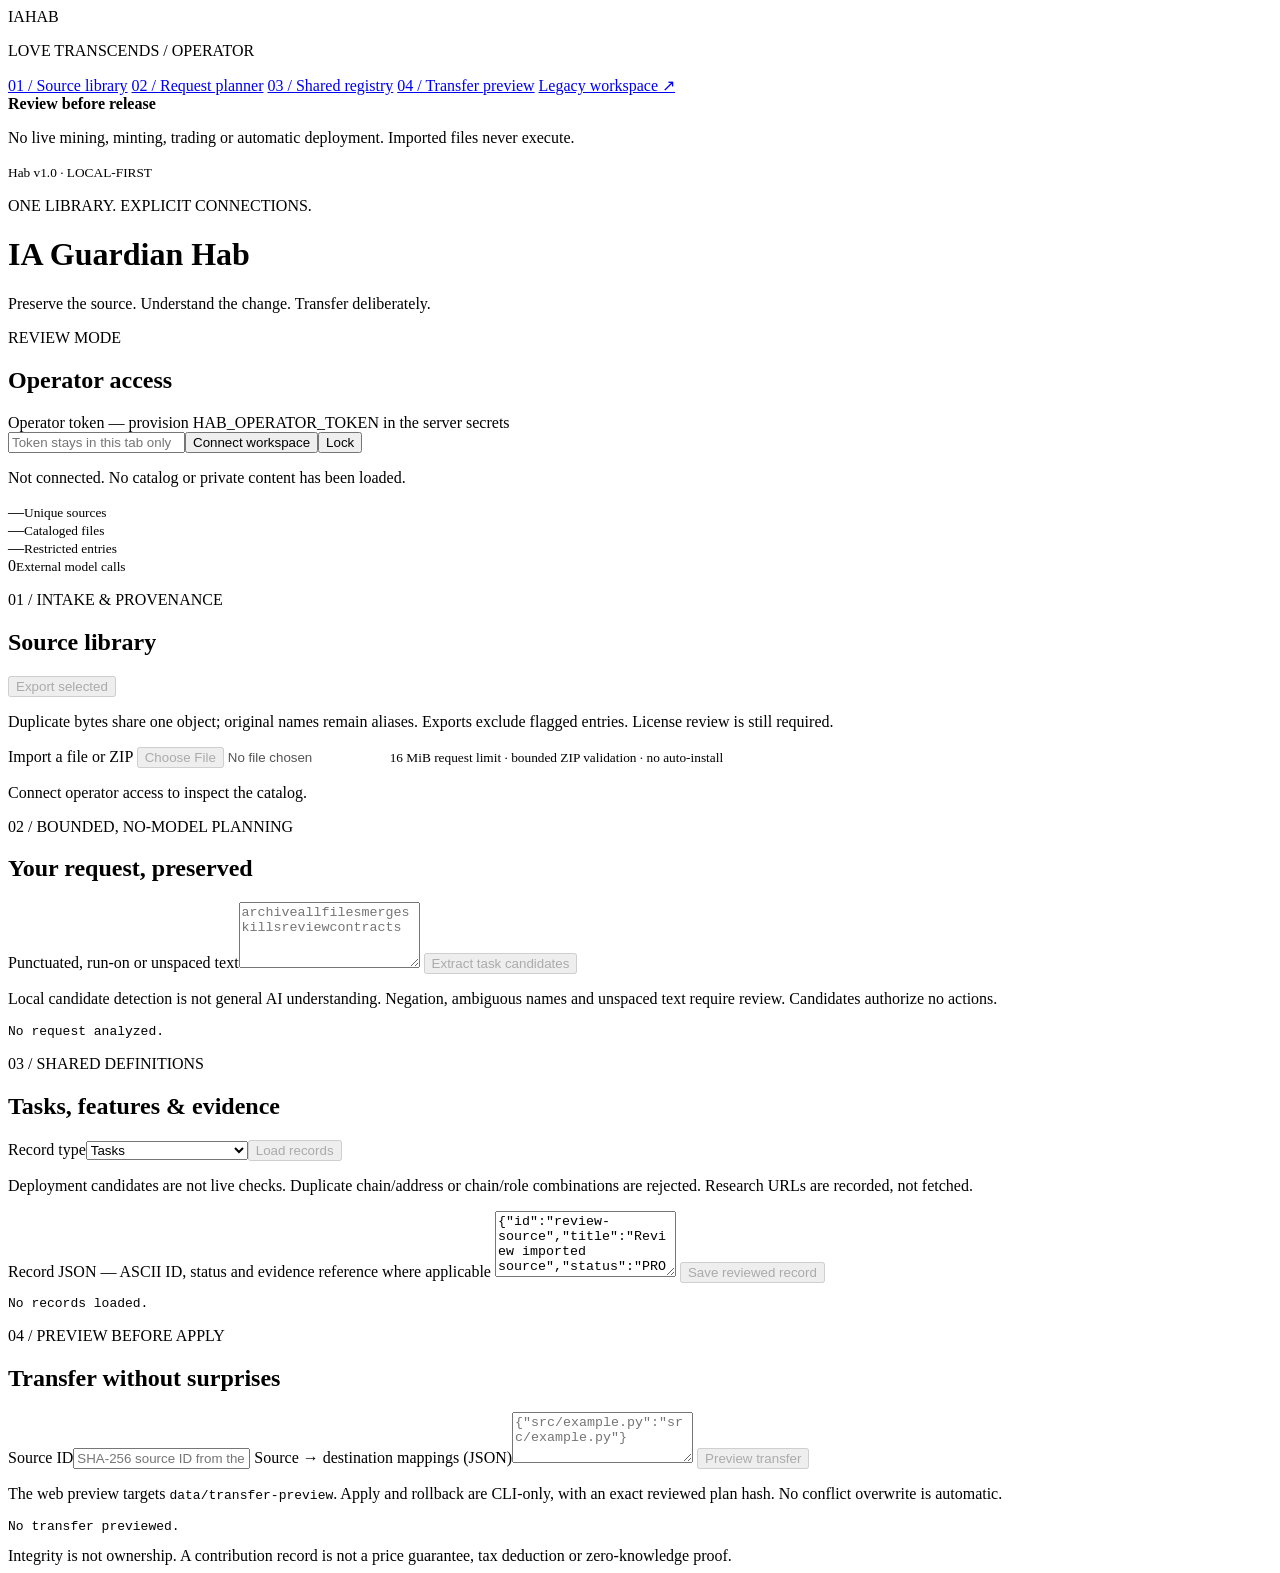
==== src/templates/hab.html @ 5d468c95 "Add IA Guardian Hab: bounded source toolkit, operator security and portable skills" ====
<!doctype html>
<html lang="en">
<head>
  <meta charset="utf-8"><meta name="viewport" content="width=device-width, initial-scale=1">
  <title>IA Guardian Hab — Operator workspace</title>
  <link rel="stylesheet" href="/static/hab.css">
</head>
<body>
  <aside>
    <div class="mark">IA<span>HAB</span></div>
    <p class="eyebrow">LOVE TRANSCENDS / OPERATOR</p>
    <nav aria-label="Workspace">
      <a href="#sources">01 / Source library</a>
      <a href="#planner">02 / Request planner</a>
      <a href="#registry">03 / Shared registry</a>
      <a href="#transfer">04 / Transfer preview</a>
      <a href="/legacy">Legacy workspace ↗</a>
    </nav>
    <div class="boundary"><strong>Review before release</strong><p>No live mining, minting, trading or automatic deployment. Imported files never execute.</p></div>
    <small>Hab v1.0 · LOCAL-FIRST</small>
  </aside>
  <main>
    <header><div><p class="eyebrow">ONE LIBRARY. EXPLICIT CONNECTIONS.</p><h1>IA Guardian Hab</h1><p class="subtitle">Preserve the source. Understand the change. Transfer deliberately.</p></div><span class="badge">REVIEW MODE</span></header>
    <section class="access" aria-labelledby="access-title">
      <h2 id="access-title">Operator access</h2>
      <label for="token">Operator token — provision HAB_OPERATOR_TOKEN in the server secrets</label>
      <div class="inline"><input id="token" type="password" autocomplete="off" placeholder="Token stays in this tab only"><button id="unlock">Connect workspace</button><button id="lock" class="secondary">Lock</button></div>
      <p id="notice" role="status" aria-live="polite">Not connected. No catalog or private content has been loaded.</p>
    </section>
    <div class="stats"><div><span id="source-count">—</span><small>Unique sources</small></div><div><span id="file-count">—</span><small>Cataloged files</small></div><div><span id="flag-count">—</span><small>Restricted entries</small></div><div><span>0</span><small>External model calls</small></div></div>
    <section id="sources">
      <div class="section-heading"><div><p class="eyebrow">01 / INTAKE & PROVENANCE</p><h2>Source library</h2></div><button id="export" disabled>Export selected</button></div>
      <p>Duplicate bytes share one object; original names remain aliases. Exports exclude flagged entries. License review is still required.</p>
      <label class="drop">Import a file or ZIP <input id="upload" type="file" disabled><small>16 MiB request limit · bounded ZIP validation · no auto-install</small></label>
      <div id="source-list" class="source-list"><p class="empty">Connect operator access to inspect the catalog.</p></div>
    </section>
    <section id="planner">
      <p class="eyebrow">02 / BOUNDED, NO-MODEL PLANNING</p><h2>Your request, preserved</h2>
      <label for="request">Punctuated, run-on or unspaced text</label><textarea id="request" rows="4" maxlength="12000" placeholder="archiveallfilesmergeskillsreviewcontracts"></textarea>
      <button id="parse" disabled>Extract task candidates</button>
      <p>Local candidate detection is not general AI understanding. Negation, ambiguous names and unspaced text require review. Candidates authorize no actions.</p>
      <pre id="plan-output" aria-live="polite">No request analyzed.</pre>
    </section>
    <section id="registry">
      <p class="eyebrow">03 / SHARED DEFINITIONS</p><h2>Tasks, features & evidence</h2>
      <div class="inline"><label for="kind">Record type</label><select id="kind"><option value="task">Tasks</option><option value="feature">Features</option><option value="deployment">Deployment candidates</option><option value="research">Research sources</option></select><button id="refresh" disabled class="secondary">Load records</button></div>
      <p>Deployment candidates are not live checks. Duplicate chain/address or chain/role combinations are rejected. Research URLs are recorded, not fetched.</p>
      <label for="record">Record JSON — ASCII ID, status and evidence reference where applicable</label>
      <textarea id="record" rows="4">{"id":"review-source","title":"Review imported source","status":"PROPOSED"}</textarea>
      <button id="save-record" disabled>Save reviewed record</button>
      <pre id="record-output">No records loaded.</pre>
    </section>
    <section id="transfer">
      <p class="eyebrow">04 / PREVIEW BEFORE APPLY</p><h2>Transfer without surprises</h2>
      <label for="source-id">Source ID</label><input id="source-id" placeholder="SHA-256 source ID from the catalog">
      <label for="mappings">Source → destination mappings (JSON)</label><textarea id="mappings" rows="3" placeholder='{"src/example.py":"src/example.py"}'></textarea>
      <button id="preview" disabled>Preview transfer</button>
      <p>The web preview targets <code>data/transfer-preview</code>. Apply and rollback are CLI-only, with an exact reviewed plan hash. No conflict overwrite is automatic.</p>
      <pre id="merge-output">No transfer previewed.</pre>
    </section>
    <footer>Integrity is not ownership. A contribution record is not a price guarantee, tax deduction or zero-knowledge proof.</footer>
  </main>
  <script src="/static/hab.js" defer></script>
</body>
</html>
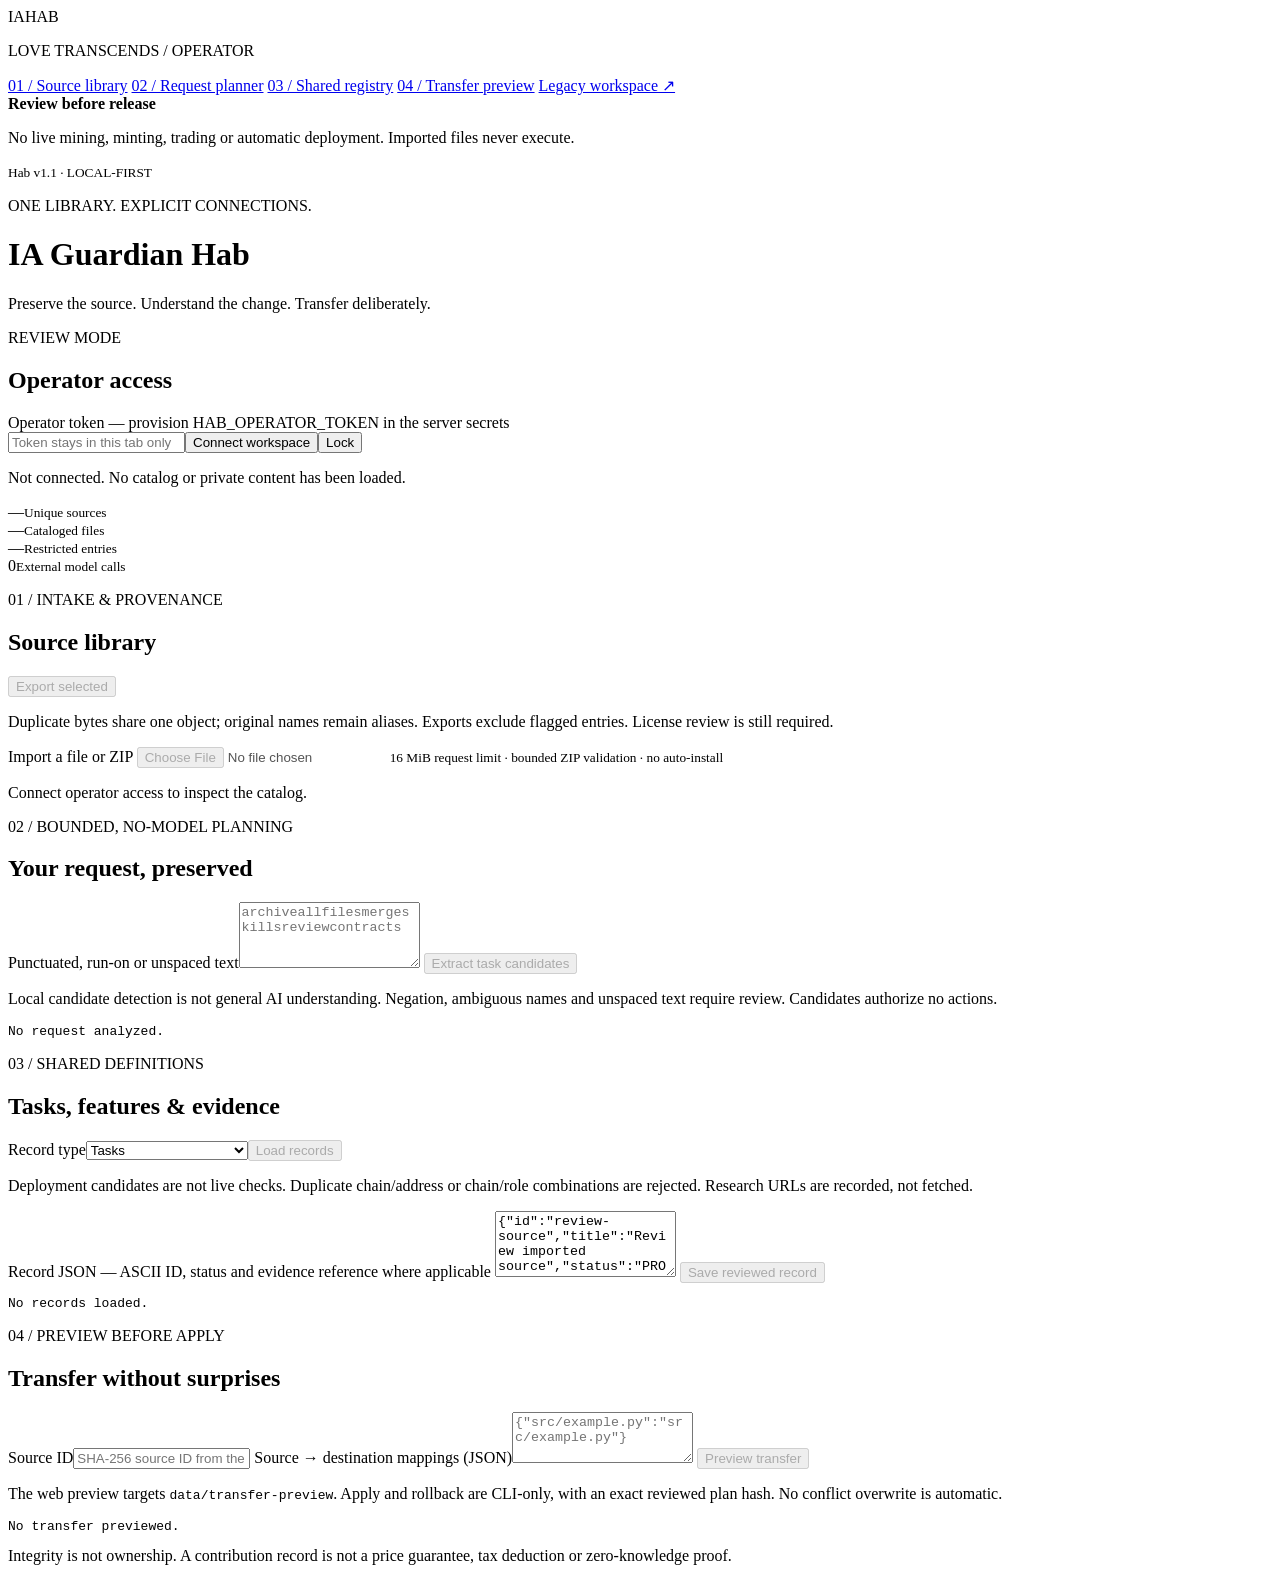
==== commit 8fdf6c2a: "IA Guardian Hab v1.1: revision reconciliation and private source overlays" ====
--- a/src/templates/hab.html
+++ b/src/templates/hab.html
@@ -17,7 +17,7 @@
       <a href="/legacy">Legacy workspace ↗</a>
     </nav>
     <div class="boundary"><strong>Review before release</strong><p>No live mining, minting, trading or automatic deployment. Imported files never execute.</p></div>
-    <small>Hab v1.0 · LOCAL-FIRST</small>
+    <small>Hab v1.1 · LOCAL-FIRST</small>
   </aside>
   <main>
     <header><div><p class="eyebrow">ONE LIBRARY. EXPLICIT CONNECTIONS.</p><h1>IA Guardian Hab</h1><p class="subtitle">Preserve the source. Understand the change. Transfer deliberately.</p></div><span class="badge">REVIEW MODE</span></header>
